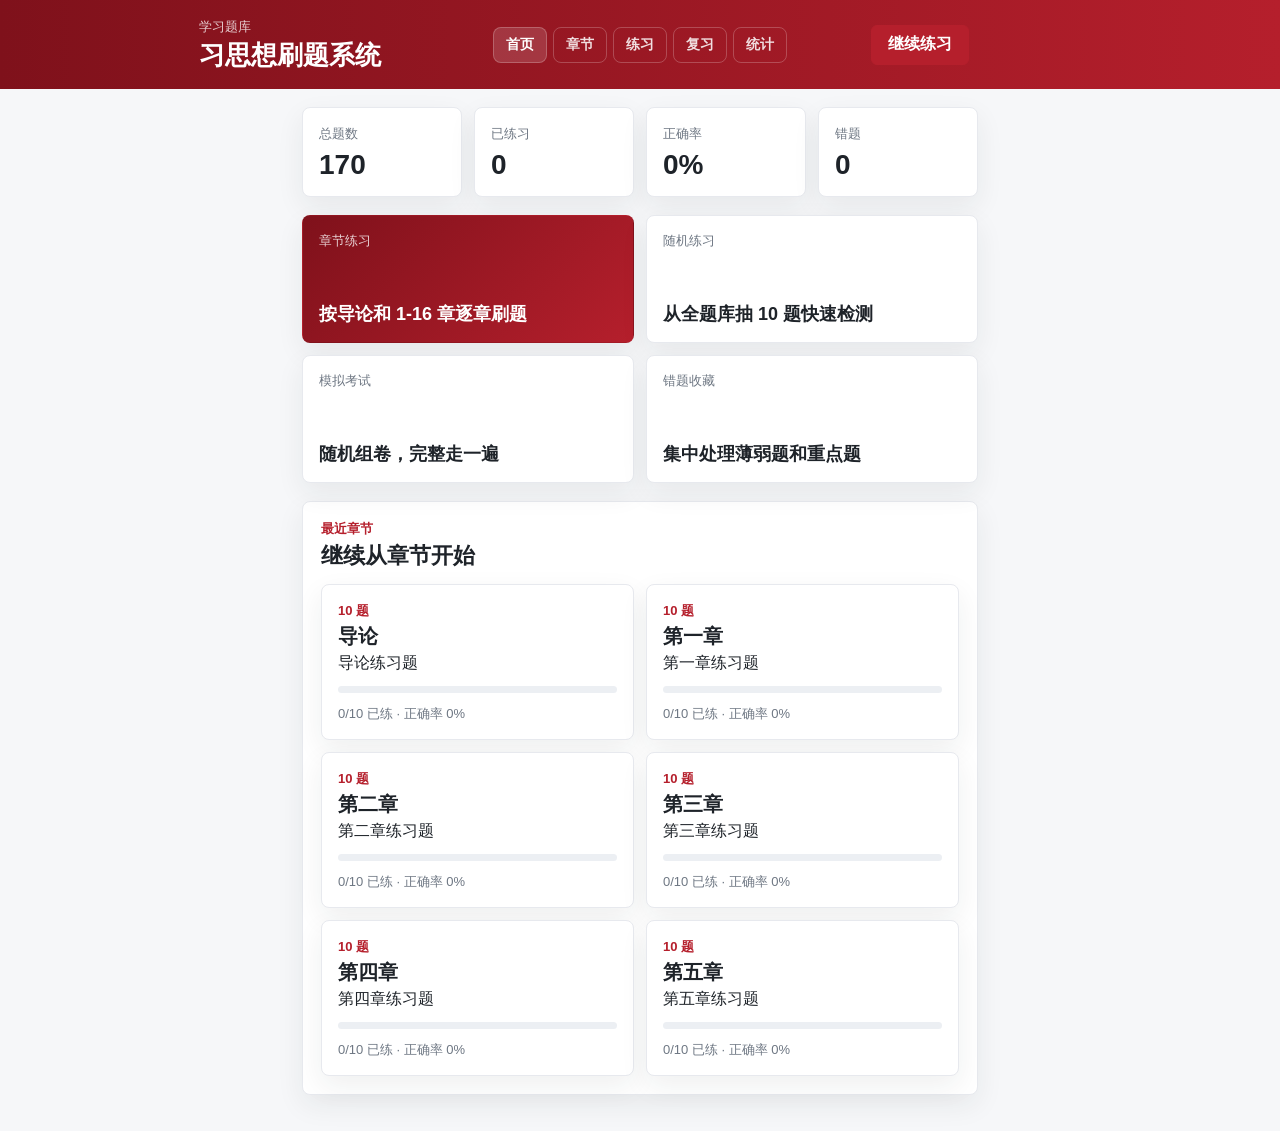
==== index.html @ 783799a6 "Initial static quiz site" ====
<!doctype html>
<html lang="zh-CN">
  <head>
    <meta charset="UTF-8" />
    <meta name="viewport" content="width=device-width, initial-scale=1.0" />
    <title>首页 - 习思想刷题系统</title>
    <link rel="stylesheet" href="styles.css?v=20260612-3" />
  </head>
  <body data-page="home">
    <div class="app-shell">
      <header class="topbar">
        <div class="brand-block">
          <p class="eyebrow">学习题库</p>
          <h1>习思想刷题系统</h1>
        </div>
        <nav class="site-nav" aria-label="主要导航">
          <a href="index.html" class="active">首页</a>
          <a href="chapters.html">章节</a>
          <a href="practice.html">练习</a>
          <a href="review.html">复习</a>
          <a href="stats.html">统计</a>
        </nav>
        <div class="top-actions">
          <a class="primary-button" href="practice.html">继续练习</a>
        </div>
      </header>

      <main class="page-shell">
        <section class="summary-grid" aria-label="学习概览">
          <article class="metric-card">
            <span>总题数</span>
            <strong id="totalQuestions">0</strong>
          </article>
          <article class="metric-card">
            <span>已练习</span>
            <strong id="answeredQuestions">0</strong>
          </article>
          <article class="metric-card">
            <span>正确率</span>
            <strong id="accuracyRate">0%</strong>
          </article>
          <article class="metric-card">
            <span>错题</span>
            <strong id="mistakeCount">0</strong>
          </article>
        </section>

        <section class="home-actions" aria-label="快速入口">
          <a class="feature-card primary-feature" href="chapters.html">
            <span>章节练习</span>
            <strong>按导论和 1-16 章逐章刷题</strong>
          </a>
          <a class="feature-card" href="practice.html?mode=random">
            <span>随机练习</span>
            <strong>从全题库抽 10 题快速检测</strong>
          </a>
          <a class="feature-card" href="practice.html?mode=exam">
            <span>模拟考试</span>
            <strong>随机组卷，完整走一遍</strong>
          </a>
          <a class="feature-card" href="review.html">
            <span>错题收藏</span>
            <strong>集中处理薄弱题和重点题</strong>
          </a>
        </section>

        <section class="page-section">
          <div class="section-heading">
            <p class="mode-label">最近章节</p>
            <h2>继续从章节开始</h2>
          </div>
          <div id="chapterPreview" class="chapter-card-grid compact"></div>
        </section>
      </main>
    </div>

    <script src="app.js?v=20260612-3"></script>
    <script src="pages.js?v=20260612-3"></script>
  </body>
</html>
---- styles.css ----
:root {
  --red-900: #7f111b;
  --red-700: #b51f2c;
  --red-100: #fde8e8;
  --gold-600: #b98516;
  --gold-100: #fff4d9;
  --green-700: #1e7a48;
  --green-100: #e4f6ea;
  --ink-900: #1e2329;
  --ink-700: #3e4650;
  --ink-500: #6e7783;
  --line: #e7e9ee;
  --paper: #ffffff;
  --page: #f6f7f9;
  --shadow: 0 16px 40px rgba(33, 37, 43, 0.08);
}

* {
  box-sizing: border-box;
}

html,
body {
  overflow-x: hidden;
}

body {
  margin: 0;
  min-width: 320px;
  color: var(--ink-900);
  background: var(--page);
  font-family:
    "Microsoft YaHei",
    "PingFang SC",
    "Noto Sans CJK SC",
    Arial,
    sans-serif;
}

button {
  font: inherit;
}

a {
  color: inherit;
  text-decoration: none;
}

.app-shell {
  min-height: 100vh;
}

.topbar {
  min-height: 88px;
  padding: 18px clamp(16px, 4vw, 42px);
  color: #fff;
  background: linear-gradient(90deg, var(--red-900), var(--red-700));
  display: flex;
  align-items: center;
  justify-content: space-between;
  gap: 16px;
}

.eyebrow,
.mode-label {
  margin: 0 0 4px;
  color: rgba(255, 255, 255, 0.78);
  font-size: 13px;
}

.mode-label {
  color: var(--red-700);
  font-weight: 700;
}

.topbar h1 {
  margin: 0;
  font-size: 26px;
  line-height: 1.2;
  letter-spacing: 0;
}

.brand-block {
  min-width: 180px;
}

.site-nav {
  display: flex;
  align-items: center;
  justify-content: center;
  gap: 6px;
  flex: 1 1 auto;
  flex-wrap: wrap;
}

.site-nav a {
  min-height: 36px;
  padding: 8px 12px;
  display: inline-flex;
  align-items: center;
  justify-content: center;
  border: 1px solid rgba(255, 255, 255, 0.22);
  border-radius: 8px;
  color: rgba(255, 255, 255, 0.86);
  font-size: 14px;
  font-weight: 700;
}

.site-nav a.active,
.site-nav a:hover {
  color: #fff;
  background: rgba(255, 255, 255, 0.14);
}

.top-actions,
.question-actions {
  display: flex;
  align-items: center;
  gap: 10px;
  flex-wrap: wrap;
}

.workspace {
  display: grid;
  grid-template-columns: 260px minmax(0, 1fr);
  gap: 18px;
  padding: 18px clamp(16px, 4vw, 42px) 32px;
}

.page-shell {
  width: min(1180px, 100%);
  margin: 0 auto;
  padding: 18px clamp(16px, 4vw, 42px) 36px;
}

.two-column-page {
  display: grid;
  grid-template-columns: repeat(2, minmax(0, 1fr));
  gap: 18px;
}

.sidebar,
.question-panel,
.answer-sheet,
.metric-card,
.page-section,
.feature-card,
.chapter-card,
.review-item,
.stats-row {
  background: var(--paper);
  border: 1px solid var(--line);
  border-radius: 8px;
  box-shadow: var(--shadow);
}

.page-section {
  padding: 18px;
}

.page-section + .page-section {
  margin-top: 18px;
}

.two-column-page .page-section + .page-section {
  margin-top: 0;
}

.section-heading {
  margin-bottom: 14px;
}

.section-heading h2 {
  margin: 0;
  font-size: 22px;
  line-height: 1.25;
}

.home-actions {
  display: grid;
  grid-template-columns: repeat(4, minmax(0, 1fr));
  gap: 12px;
  margin-bottom: 18px;
}

.feature-card {
  min-height: 128px;
  padding: 16px;
  display: grid;
  align-content: space-between;
  gap: 18px;
  transition:
    transform 0.15s ease,
    border-color 0.15s ease;
}

.feature-card:hover,
.chapter-card:hover,
.review-item:hover,
.stats-row:hover {
  border-color: var(--red-100);
  transform: translateY(-1px);
}

.feature-card span,
.chapter-card small,
.stats-row span,
.review-item span,
.review-item p {
  color: var(--ink-500);
  font-size: 13px;
}

.feature-card strong {
  font-size: 18px;
  line-height: 1.35;
}

.primary-feature {
  color: #fff;
  border-color: transparent;
  background: linear-gradient(135deg, var(--red-900), var(--red-700));
}

.primary-feature span {
  color: rgba(255, 255, 255, 0.8);
}

.chapter-card-grid {
  display: grid;
  grid-template-columns: repeat(4, minmax(0, 1fr));
  gap: 12px;
}

.chapter-card-grid.compact {
  grid-template-columns: repeat(3, minmax(0, 1fr));
}

.chapter-card {
  min-height: 150px;
  padding: 16px;
  display: grid;
  align-content: space-between;
  gap: 12px;
}

.chapter-card h3,
.review-item h3 {
  margin: 4px 0;
  font-size: 20px;
  line-height: 1.25;
}

.chapter-card p,
.review-item p {
  margin: 0;
}

.mini-progress,
.stats-progress {
  height: 7px;
  overflow: hidden;
  border-radius: 999px;
  background: #eceff3;
}

.mini-progress span,
.stats-progress span {
  height: 100%;
  display: block;
  border-radius: inherit;
  background: linear-gradient(90deg, var(--gold-600), var(--red-700));
}

.review-list,
.stats-list {
  display: grid;
  gap: 10px;
}

.review-item {
  padding: 14px;
  display: grid;
  gap: 6px;
}

.review-item h3 {
  font-size: 16px;
}

.stats-row {
  padding: 14px;
  display: grid;
  grid-template-columns: minmax(0, 220px) minmax(0, 1fr) 56px;
  align-items: center;
  gap: 14px;
}

.stats-row div:first-child {
  display: grid;
  gap: 4px;
}

.stats-row b {
  text-align: right;
  color: var(--red-700);
}

.sidebar {
  align-self: start;
  padding: 16px;
  position: sticky;
  top: 16px;
}

.nav-section + .nav-section {
  margin-top: 22px;
}

.nav-section h2 {
  margin: 0 0 10px;
  color: var(--ink-500);
  font-size: 13px;
  font-weight: 700;
}

.nav-item,
.chapter-button {
  width: 100%;
  min-height: 42px;
  border: 1px solid transparent;
  border-radius: 6px;
  background: transparent;
  color: var(--ink-700);
  display: flex;
  align-items: center;
  justify-content: space-between;
  gap: 10px;
  padding: 9px 10px;
  cursor: pointer;
  text-align: left;
}

.nav-item:hover,
.chapter-button:hover {
  background: #f3f4f6;
}

.nav-item.active,
.chapter-button.active {
  color: var(--red-900);
  border-color: var(--red-100);
  background: var(--red-100);
  font-weight: 700;
}

.chapter-list {
  display: grid;
  gap: 8px;
}

.chapter-title {
  display: grid;
  gap: 3px;
}

.chapter-title strong {
  font-size: 15px;
}

.chapter-title span {
  color: var(--ink-500);
  font-size: 12px;
}

.chapter-badge {
  min-width: 44px;
  text-align: center;
  color: var(--gold-600);
  background: var(--gold-100);
  border-radius: 999px;
  padding: 3px 8px;
  font-size: 12px;
  font-weight: 700;
}

.content-area {
  min-width: 0;
}

.summary-grid {
  display: grid;
  grid-template-columns: repeat(4, minmax(0, 1fr));
  gap: 12px;
  margin-bottom: 18px;
}

.metric-card {
  min-height: 90px;
  padding: 16px;
  display: grid;
  align-content: center;
  gap: 8px;
}

.metric-card span {
  color: var(--ink-500);
  font-size: 13px;
}

.metric-card strong {
  font-size: 28px;
  line-height: 1;
}

.practice-layout {
  display: grid;
  grid-template-columns: minmax(0, 1fr) 310px;
  gap: 18px;
  align-items: start;
}

.question-panel,
.answer-sheet {
  padding: 20px;
}

.practice-header,
.sheet-header {
  display: flex;
  justify-content: space-between;
  gap: 16px;
}

.practice-header h2,
.sheet-header h2 {
  margin: 0;
  font-size: 22px;
  line-height: 1.25;
}

.progress-copy {
  display: flex;
  flex-direction: column;
  gap: 6px;
  color: var(--ink-500);
  font-size: 13px;
  text-align: right;
  white-space: nowrap;
}

.progress-bar {
  height: 8px;
  margin: 18px 0;
  overflow: hidden;
  border-radius: 999px;
  background: #eceff3;
}

.progress-bar span {
  display: block;
  height: 100%;
  width: 0;
  background: linear-gradient(90deg, var(--red-700), var(--gold-600));
  transition: width 180ms ease;
}

.question-meta {
  display: flex;
  gap: 8px;
  margin-bottom: 14px;
}

.question-meta span {
  border: 1px solid var(--line);
  border-radius: 999px;
  padding: 4px 9px;
  color: var(--ink-500);
  background: #fafafa;
  font-size: 12px;
}

#questionText {
  margin: 0 0 18px;
  font-size: 22px;
  line-height: 1.55;
  letter-spacing: 0;
}

.options-list {
  display: grid;
  gap: 10px;
}

.option-button {
  width: 100%;
  min-height: 58px;
  border: 1px solid var(--line);
  border-radius: 8px;
  background: #fff;
  color: var(--ink-900);
  display: grid;
  grid-template-columns: 34px minmax(0, 1fr);
  align-items: center;
  gap: 12px;
  padding: 12px 14px;
  cursor: pointer;
  text-align: left;
}

.option-button:hover {
  border-color: #d4b56a;
  background: #fffdf7;
}

.option-button.selected {
  border-color: var(--red-700);
  background: var(--red-100);
}

.option-button.correct {
  border-color: var(--green-700);
  background: var(--green-100);
}

.option-button.wrong {
  border-color: var(--red-700);
  background: var(--red-100);
}

.option-key {
  width: 34px;
  height: 34px;
  border-radius: 50%;
  color: var(--red-900);
  background: #f3f4f6;
  display: inline-grid;
  place-items: center;
  font-weight: 800;
}

.option-button.selected .option-key,
.option-button.wrong .option-key {
  color: #fff;
  background: var(--red-700);
}

.option-button.correct .option-key {
  color: #fff;
  background: var(--green-700);
}

.option-text {
  line-height: 1.45;
  overflow-wrap: anywhere;
}

.feedback {
  margin-top: 16px;
  border-radius: 8px;
  padding: 14px;
  line-height: 1.55;
  border: 1px solid var(--line);
  background: #fafafa;
}

.feedback.correct {
  color: var(--green-700);
  border-color: #bfe6cc;
  background: var(--green-100);
}

.feedback.wrong {
  color: var(--red-900);
  border-color: #f0b7bb;
  background: var(--red-100);
}

.question-actions {
  justify-content: flex-end;
  margin-top: 18px;
}

.primary-button,
.ghost-button,
.icon-button,
.text-button {
  min-height: 40px;
  border-radius: 6px;
  cursor: pointer;
  display: inline-flex;
  align-items: center;
  justify-content: center;
}

.primary-button {
  border: 1px solid var(--red-700);
  background: var(--red-700);
  color: #fff;
  padding: 0 16px;
  font-weight: 700;
}

.primary-button:hover {
  background: var(--red-900);
}

.ghost-button {
  border: 1px solid var(--line);
  background: #fff;
  color: var(--ink-700);
  padding: 0 14px;
}

.ghost-button:hover,
.text-button:hover {
  border-color: var(--red-700);
  color: var(--red-700);
}

.icon-button {
  width: 40px;
  border: 1px solid rgba(255, 255, 255, 0.5);
  background: rgba(255, 255, 255, 0.12);
  color: #fff;
  font-size: 20px;
}

.text-button {
  border: 1px solid transparent;
  background: transparent;
  color: var(--ink-500);
  padding: 0 8px;
}

button:disabled {
  opacity: 0.48;
  cursor: not-allowed;
}

.answer-grid {
  display: grid;
  grid-template-columns: repeat(5, 42px);
  gap: 8px;
  margin: 18px 0;
}

.answer-dot {
  width: 42px;
  height: 42px;
  border: 1px solid var(--line);
  border-radius: 6px;
  background: #fff;
  color: var(--ink-700);
  cursor: pointer;
  font-weight: 700;
}

.answer-dot.current {
  border-color: var(--gold-600);
  box-shadow: inset 0 0 0 2px var(--gold-600);
}

.answer-dot.done {
  color: #fff;
  border-color: var(--green-700);
  background: var(--green-700);
}

.answer-dot.missed {
  color: #fff;
  border-color: var(--red-700);
  background: var(--red-700);
}

.chapter-status {
  display: grid;
  gap: 10px;
  color: var(--ink-500);
  font-size: 14px;
  line-height: 1.5;
}

.status-row {
  display: flex;
  justify-content: space-between;
  gap: 12px;
  border-top: 1px solid var(--line);
  padding-top: 10px;
}

.empty-state {
  border: 1px dashed #d5d8df;
  border-radius: 8px;
  padding: 22px;
  color: var(--ink-500);
  background: #fbfbfc;
  line-height: 1.6;
}

@media (max-width: 1040px) {
  .workspace,
  .practice-layout {
    grid-template-columns: 1fr;
  }

  .sidebar {
    position: static;
  }

  .nav-section:first-child {
    display: grid;
  }

  .nav-section:first-child .nav-item {
    justify-content: center;
  }

  .answer-grid {
    grid-template-columns: repeat(10, 42px);
  }
}

@media (max-width: 720px) {
  .workspace {
    gap: 12px;
    padding: 12px;
  }

  .topbar,
  .practice-header,
  .sheet-header {
    align-items: flex-start;
    flex-direction: column;
  }

  .topbar {
    min-height: auto;
    padding: 14px 12px;
  }

  .top-actions {
    width: 100%;
  }

  .top-actions .primary-button {
    flex: 1 1 auto;
  }

  .sidebar {
    order: 2;
    padding: 12px;
  }

  .content-area {
    order: 1;
  }

  .nav-section:first-child {
    grid-template-columns: repeat(2, minmax(0, 1fr));
    gap: 8px;
  }

  .nav-section:first-child h2 {
    grid-column: 1 / -1;
  }

  .nav-section:first-child .nav-item {
    min-height: 40px;
    padding: 8px;
    text-align: center;
  }

  .chapter-list {
    grid-template-columns: repeat(2, minmax(0, 1fr));
  }

  .chapter-button {
    min-height: 62px;
    align-items: flex-start;
    flex-direction: column;
    gap: 8px;
    padding: 10px;
  }

  .chapter-badge {
    min-width: 0;
  }

  .summary-grid {
    grid-template-columns: repeat(2, minmax(0, 1fr));
    gap: 8px;
    margin-bottom: 12px;
  }

  .metric-card {
    min-height: 76px;
    padding: 12px;
  }

  .metric-card strong {
    font-size: 24px;
  }

  .question-panel,
  .answer-sheet {
    padding: 16px;
  }

  .practice-layout {
    gap: 12px;
  }

  .practice-header h2,
  .sheet-header h2 {
    font-size: 20px;
  }

  #questionText {
    font-size: 19px;
  }

  .option-button {
    min-height: 54px;
  }

  .progress-copy {
    text-align: left;
    white-space: normal;
  }

  .answer-grid {
    grid-template-columns: repeat(5, minmax(0, 1fr));
  }

  .answer-dot {
    width: 100%;
  }

  .question-actions {
    justify-content: stretch;
  }

  .question-actions button {
    flex: 1 1 120px;
  }
}

@media (max-width: 420px) {
  .summary-grid {
    grid-template-columns: repeat(2, minmax(0, 1fr));
  }

  .topbar h1 {
    font-size: 22px;
  }

  .chapter-list {
    grid-template-columns: repeat(2, minmax(0, 1fr));
  }

  .question-actions {
    gap: 8px;
  }

  .question-actions button {
    flex-basis: calc(50% - 4px);
  }

  .primary-button,
  .ghost-button,
  .icon-button,
  .text-button {
    min-height: 42px;
  }

  .option-button {
    grid-template-columns: 30px minmax(0, 1fr);
    padding: 10px;
  }

  .option-key {
    width: 30px;
    height: 30px;
  }
}

@media (max-width: 1040px) {
  .home-actions,
  .chapter-card-grid,
  .chapter-card-grid.compact {
    grid-template-columns: repeat(2, minmax(0, 1fr));
  }

  .two-column-page {
    grid-template-columns: 1fr;
  }

  .stats-row {
    grid-template-columns: minmax(0, 1fr);
  }

  .stats-row b {
    text-align: left;
  }
}

@media (max-width: 720px) {
  .page-shell {
    padding: 12px;
  }

  .brand-block {
    min-width: 0;
  }

  .site-nav {
    width: 100%;
    justify-content: flex-start;
    order: 3;
  }

  .site-nav a {
    flex: 1 1 calc(20% - 6px);
    min-height: 38px;
    padding: 7px 6px;
  }

  .home-actions {
    grid-template-columns: repeat(2, minmax(0, 1fr));
    gap: 8px;
  }

  .feature-card {
    min-height: 112px;
    padding: 14px;
  }

  .feature-card strong {
    font-size: 16px;
  }

  .chapter-card-grid,
  .chapter-card-grid.compact {
    grid-template-columns: repeat(2, minmax(0, 1fr));
    gap: 8px;
  }

  .chapter-card,
  .page-section,
  .review-item,
  .stats-row {
    padding: 14px;
  }

  .chapter-card h3,
  .section-heading h2 {
    font-size: 19px;
  }
}

@media (max-width: 420px) {
  .site-nav a {
    flex-basis: calc(33.333% - 6px);
    font-size: 13px;
  }

  .home-actions {
    grid-template-columns: 1fr;
  }

  .chapter-card {
    min-height: 136px;
  }
}

/* Reference-style app layout: compact, mobile-first, and focused on practicing. */
.workspace,
.page-shell {
  width: min(760px, 100%);
  margin: 0 auto;
}

.workspace,
.practice-layout,
.two-column-page {
  grid-template-columns: 1fr;
}

.content-area {
  order: 1;
}

.sidebar {
  order: 2;
  position: static;
}

.sidebar .nav-section:first-child {
  display: grid;
  grid-template-columns: repeat(5, minmax(0, 1fr));
  gap: 8px;
}

.sidebar .nav-section:first-child h2 {
  grid-column: 1 / -1;
}

.sidebar .nav-section:first-child .nav-item {
  justify-content: center;
  min-height: 42px;
  padding: 8px;
  text-align: center;
}

.chapter-list,
.home-actions,
.chapter-card-grid,
.chapter-card-grid.compact {
  grid-template-columns: repeat(2, minmax(0, 1fr));
}

.answer-grid {
  grid-template-columns: repeat(5, minmax(0, 1fr));
}

.answer-dot {
  width: 100%;
}

.question-panel,
.answer-sheet,
.sidebar,
.page-section,
.metric-card,
.feature-card,
.chapter-card,
.review-item,
.stats-row {
  box-shadow: 0 10px 28px rgba(33, 37, 43, 0.07);
}

@media (min-width: 900px) {
  .topbar {
    justify-content: center;
  }

  .brand-block,
  .top-actions {
    flex: 0 0 210px;
  }

  .site-nav {
    flex: 0 1 430px;
  }
}

@media (max-width: 560px) {
  .sidebar .nav-section:first-child {
    grid-template-columns: repeat(2, minmax(0, 1fr));
  }

  .home-actions {
    grid-template-columns: 1fr;
  }

  .chapter-card-grid,
  .chapter-card-grid.compact,
  .chapter-list {
    grid-template-columns: repeat(2, minmax(0, 1fr));
  }
}
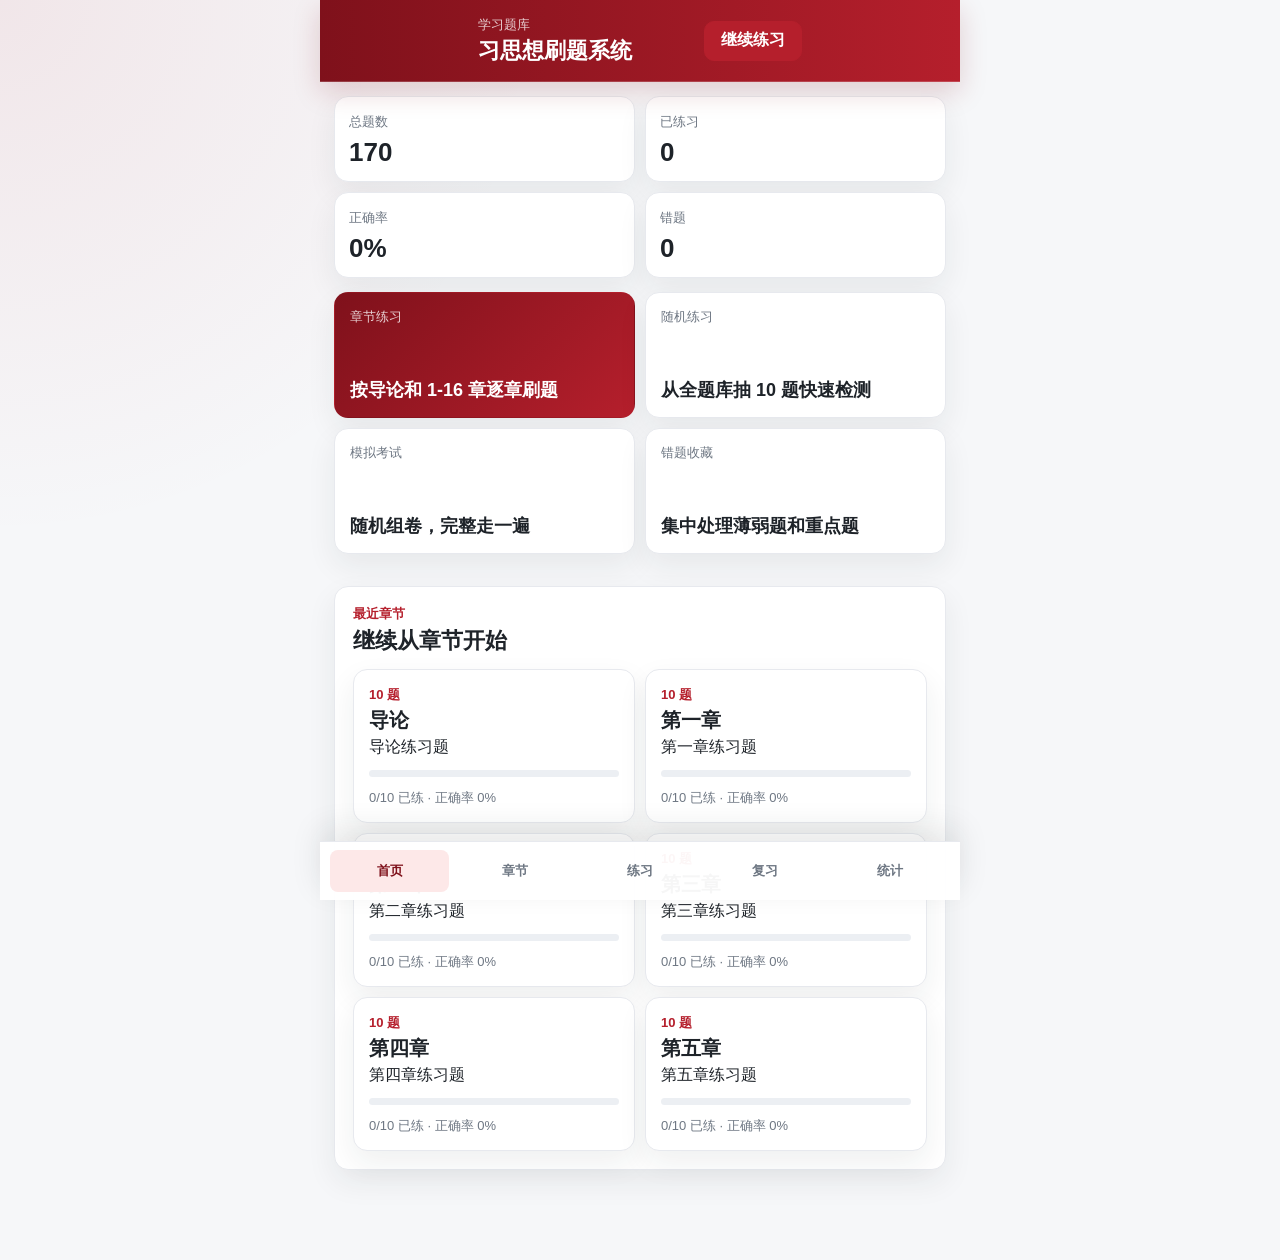
==== commit a18471a5: "Refine app-style quiz layout" ====
--- a/index.html
+++ b/index.html
@@ -4,7 +4,7 @@
     <meta charset="UTF-8" />
     <meta name="viewport" content="width=device-width, initial-scale=1.0" />
     <title>首页 - 习思想刷题系统</title>
-    <link rel="stylesheet" href="styles.css?v=20260612-3" />
+    <link rel="stylesheet" href="styles.css?v=20260612-4" />
   </head>
   <body data-page="home">
     <div class="app-shell">
@@ -74,7 +74,7 @@
       </main>
     </div>
 
-    <script src="app.js?v=20260612-3"></script>
-    <script src="pages.js?v=20260612-3"></script>
+    <script src="app.js?v=20260612-4"></script>
+    <script src="pages.js?v=20260612-4"></script>
   </body>
 </html>
--- a/styles.css
+++ b/styles.css
@@ -1070,3 +1070,263 @@
     grid-template-columns: repeat(2, minmax(0, 1fr));
   }
 }
+
+/* Clean app framework inspired by the 毛概 reference. */
+body {
+  padding-bottom: 76px;
+  background:
+    radial-gradient(circle at top left, rgba(181, 31, 44, 0.08), transparent 30%),
+    var(--page);
+  -webkit-tap-highlight-color: transparent;
+}
+
+.app-shell {
+  width: min(640px, 100%);
+  margin: 0 auto;
+  min-height: 100vh;
+}
+
+.topbar {
+  width: min(640px, 100%);
+  min-height: 82px;
+  margin: 0 auto;
+  padding: 16px;
+  position: sticky;
+  top: 0;
+  z-index: 30;
+  border-bottom: 1px solid rgba(255, 255, 255, 0.18);
+  box-shadow: 0 10px 26px rgba(127, 17, 27, 0.18);
+}
+
+.topbar h1 {
+  font-size: 22px;
+}
+
+.top-actions {
+  flex: 0 0 auto;
+}
+
+.site-nav {
+  width: min(640px, 100%);
+  padding: 8px 10px calc(8px + env(safe-area-inset-bottom));
+  position: fixed;
+  left: 50%;
+  right: auto;
+  bottom: 0;
+  z-index: 40;
+  display: grid;
+  grid-template-columns: repeat(5, minmax(0, 1fr));
+  gap: 6px;
+  transform: translateX(-50%);
+  border-top: 1px solid var(--line);
+  background: rgba(255, 255, 255, 0.96);
+  box-shadow: 0 -12px 30px rgba(33, 37, 43, 0.1);
+}
+
+.site-nav a {
+  min-height: 42px;
+  padding: 6px;
+  border: 0;
+  border-radius: 8px;
+  color: var(--ink-500);
+  background: transparent;
+  font-size: 13px;
+}
+
+.site-nav a.active,
+.site-nav a:hover {
+  color: var(--red-900);
+  background: var(--red-100);
+}
+
+.workspace,
+.page-shell {
+  width: 100%;
+  padding: 14px;
+}
+
+.page-shell,
+.workspace,
+.practice-layout,
+.two-column-page {
+  display: grid;
+  grid-template-columns: 1fr;
+  gap: 14px;
+}
+
+.summary-grid {
+  grid-template-columns: repeat(2, minmax(0, 1fr));
+  gap: 10px;
+  margin-bottom: 0;
+}
+
+.metric-card {
+  min-height: 86px;
+  padding: 14px;
+}
+
+.metric-card strong {
+  font-size: 26px;
+}
+
+.home-actions,
+.chapter-card-grid,
+.chapter-card-grid.compact {
+  grid-template-columns: repeat(2, minmax(0, 1fr));
+  gap: 10px;
+}
+
+.feature-card,
+.chapter-card {
+  min-height: 126px;
+  padding: 15px;
+}
+
+.primary-feature {
+  background: linear-gradient(135deg, var(--red-900), var(--red-700));
+}
+
+.page-section,
+.question-panel,
+.answer-sheet,
+.practice-toolbar,
+.metric-card,
+.feature-card,
+.chapter-card,
+.review-item,
+.stats-row {
+  border-radius: 14px;
+  box-shadow: 0 12px 30px rgba(33, 37, 43, 0.07);
+}
+
+.practice-toolbar {
+  padding: 12px;
+  background: var(--paper);
+  border: 1px solid var(--line);
+}
+
+.mode-tabs {
+  display: grid;
+  grid-template-columns: repeat(5, minmax(0, 1fr));
+  gap: 6px;
+}
+
+.mode-tabs .nav-item {
+  min-height: 38px;
+  justify-content: center;
+  padding: 7px 4px;
+  font-size: 13px;
+  text-align: center;
+}
+
+.chapter-picker {
+  margin-top: 10px;
+}
+
+.chapter-picker summary {
+  min-height: 40px;
+  padding: 9px 10px;
+  border: 1px solid var(--line);
+  border-radius: 8px;
+  color: var(--ink-700);
+  background: #fbfbfc;
+  cursor: pointer;
+  font-weight: 700;
+}
+
+.chapter-picker .chapter-list {
+  margin-top: 10px;
+  grid-template-columns: repeat(2, minmax(0, 1fr));
+}
+
+.question-panel,
+.answer-sheet {
+  padding: 16px;
+}
+
+.practice-header,
+.sheet-header {
+  align-items: flex-start;
+}
+
+#questionText {
+  margin-top: 18px;
+  font-size: 21px;
+  line-height: 1.55;
+}
+
+.option-button {
+  min-height: 56px;
+  border-radius: 10px;
+}
+
+.option-key {
+  border-radius: 999px;
+}
+
+.feedback {
+  border-radius: 12px;
+  line-height: 1.7;
+}
+
+.answer-grid {
+  grid-template-columns: repeat(5, minmax(0, 1fr));
+}
+
+.answer-dot {
+  width: 100%;
+  border-radius: 10px;
+}
+
+.question-actions {
+  display: grid;
+  grid-template-columns: repeat(2, minmax(0, 1fr));
+}
+
+.question-actions button {
+  width: 100%;
+}
+
+.primary-button,
+.ghost-button,
+.text-button,
+.icon-button {
+  border-radius: 10px;
+}
+
+.stats-row {
+  grid-template-columns: 1fr;
+}
+
+.stats-row b {
+  text-align: left;
+}
+
+@media (max-width: 430px) {
+  .workspace,
+  .page-shell {
+    padding: 12px;
+  }
+
+  .topbar {
+    padding: 14px 12px;
+  }
+
+  .home-actions {
+    grid-template-columns: 1fr;
+  }
+
+  .feature-card {
+    min-height: 112px;
+  }
+
+  .chapter-card-grid,
+  .chapter-card-grid.compact,
+  .chapter-picker .chapter-list {
+    grid-template-columns: repeat(2, minmax(0, 1fr));
+  }
+
+  .chapter-card {
+    min-height: 122px;
+  }
+}
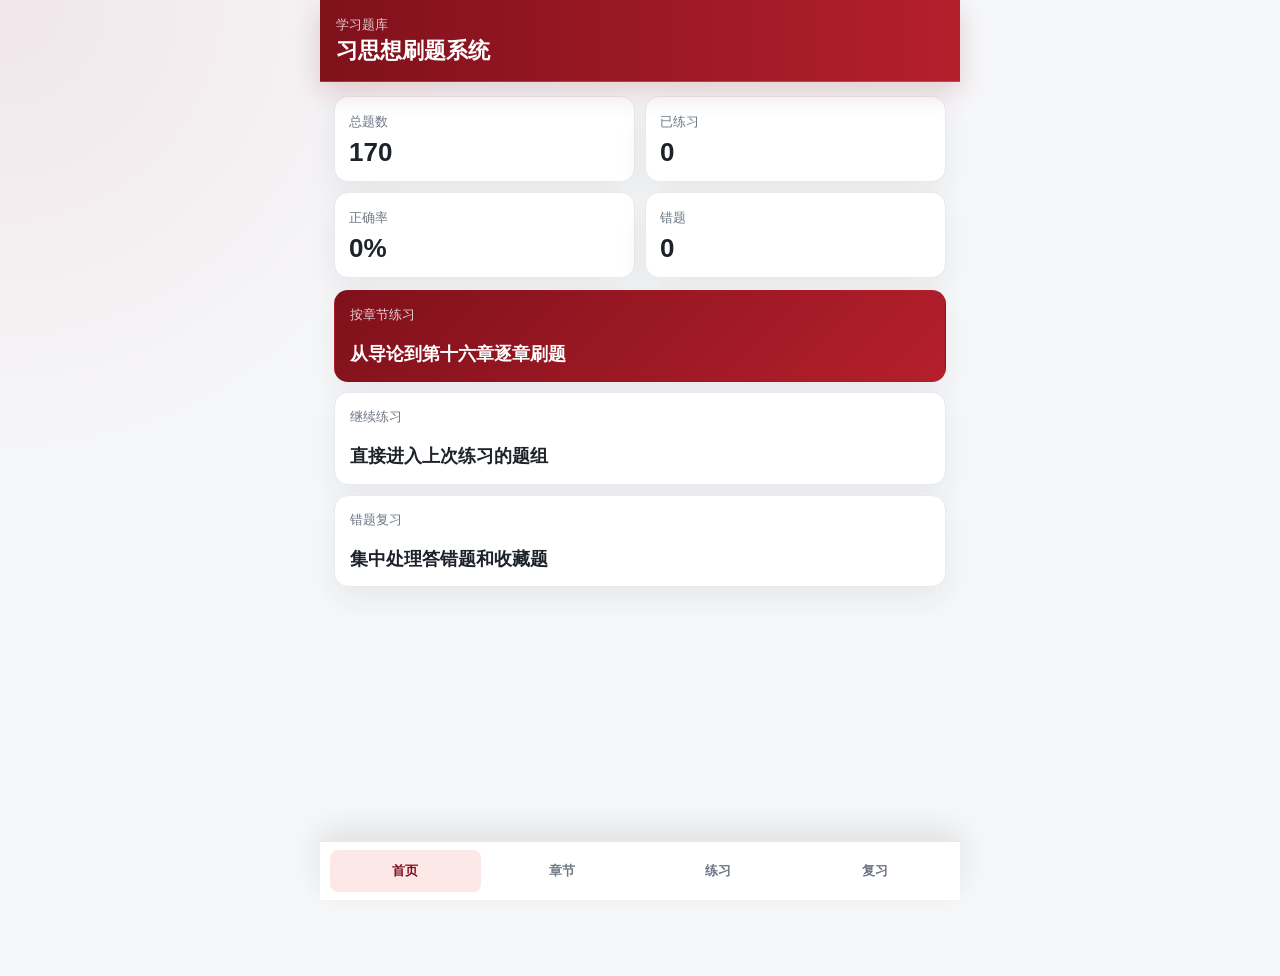
==== commit 6faf9b10: "Simplify quiz app layout" ====
--- a/index.html
+++ b/index.html
@@ -2,30 +2,20 @@
 <html lang="zh-CN">
   <head>
     <meta charset="UTF-8" />
-    <meta name="viewport" content="width=device-width, initial-scale=1.0" />
+    <meta name="viewport" content="width=device-width, initial-scale=1.0, maximum-scale=1.0, user-scalable=no" />
     <title>首页 - 习思想刷题系统</title>
-    <link rel="stylesheet" href="styles.css?v=20260612-4" />
+    <link rel="stylesheet" href="styles.css?v=20260612-5" />
   </head>
   <body data-page="home">
     <div class="app-shell">
-      <header class="topbar">
+      <header class="topbar simple-topbar">
         <div class="brand-block">
           <p class="eyebrow">学习题库</p>
           <h1>习思想刷题系统</h1>
         </div>
-        <nav class="site-nav" aria-label="主要导航">
-          <a href="index.html" class="active">首页</a>
-          <a href="chapters.html">章节</a>
-          <a href="practice.html">练习</a>
-          <a href="review.html">复习</a>
-          <a href="stats.html">统计</a>
-        </nav>
-        <div class="top-actions">
-          <a class="primary-button" href="practice.html">继续练习</a>
-        </div>
       </header>
 
-      <main class="page-shell">
+      <main class="page-shell simple-page">
         <section class="summary-grid" aria-label="学习概览">
           <article class="metric-card">
             <span>总题数</span>
@@ -45,36 +35,31 @@
           </article>
         </section>
 
-        <section class="home-actions" aria-label="快速入口">
+        <section class="home-actions simple-actions" aria-label="常用操作">
           <a class="feature-card primary-feature" href="chapters.html">
-            <span>章节练习</span>
-            <strong>按导论和 1-16 章逐章刷题</strong>
+            <span>按章节练习</span>
+            <strong>从导论到第十六章逐章刷题</strong>
           </a>
-          <a class="feature-card" href="practice.html?mode=random">
-            <span>随机练习</span>
-            <strong>从全题库抽 10 题快速检测</strong>
-          </a>
-          <a class="feature-card" href="practice.html?mode=exam">
-            <span>模拟考试</span>
-            <strong>随机组卷，完整走一遍</strong>
+          <a class="feature-card" href="practice.html">
+            <span>继续练习</span>
+            <strong>直接进入上次练习的题组</strong>
           </a>
           <a class="feature-card" href="review.html">
-            <span>错题收藏</span>
-            <strong>集中处理薄弱题和重点题</strong>
+            <span>错题复习</span>
+            <strong>集中处理答错题和收藏题</strong>
           </a>
         </section>
+      </main>
 
-        <section class="page-section">
-          <div class="section-heading">
-            <p class="mode-label">最近章节</p>
-            <h2>继续从章节开始</h2>
-          </div>
-          <div id="chapterPreview" class="chapter-card-grid compact"></div>
-        </section>
-      </main>
+      <nav class="site-nav" aria-label="主要导航">
+        <a href="index.html" class="active">首页</a>
+        <a href="chapters.html">章节</a>
+        <a href="practice.html">练习</a>
+        <a href="review.html">复习</a>
+      </nav>
     </div>
 
-    <script src="app.js?v=20260612-4"></script>
-    <script src="pages.js?v=20260612-4"></script>
+    <script src="app.js?v=20260612-5"></script>
+    <script src="pages.js?v=20260612-5"></script>
   </body>
 </html>
--- a/styles.css
+++ b/styles.css
@@ -1330,3 +1330,91 @@
     min-height: 122px;
   }
 }
+
+/* Minimal practical pass: four core pages, fewer competing controls. */
+.simple-topbar {
+  justify-content: flex-start;
+}
+
+.simple-topbar .brand-block {
+  flex: 1 1 auto;
+}
+
+.site-nav {
+  grid-template-columns: repeat(4, minmax(0, 1fr));
+}
+
+.simple-page,
+.practice-page {
+  gap: 12px;
+}
+
+.simple-actions {
+  grid-template-columns: 1fr;
+}
+
+.simple-actions .feature-card {
+  min-height: 92px;
+}
+
+.simple-section {
+  padding: 16px;
+}
+
+.simple-chapters {
+  grid-template-columns: 1fr;
+}
+
+.simple-chapters .chapter-card {
+  min-height: 92px;
+  grid-template-columns: minmax(0, 1fr);
+}
+
+.simple-chapters .chapter-card h3 {
+  font-size: 18px;
+}
+
+.simple-picker {
+  padding: 0;
+  border: 0;
+  background: transparent;
+  box-shadow: none;
+}
+
+.simple-picker summary {
+  background: var(--paper);
+  box-shadow: 0 8px 20px rgba(33, 37, 43, 0.06);
+}
+
+.practice-page .question-panel {
+  padding: 18px;
+}
+
+.practice-page .answer-sheet {
+  padding: 14px;
+}
+
+.compact-sheet .chapter-status {
+  display: none;
+}
+
+.compact-sheet .answer-grid {
+  margin-bottom: 4px;
+}
+
+.feature-card:hover,
+.chapter-card:hover,
+.review-item:hover,
+.stats-row:hover {
+  transform: none;
+}
+
+@media (min-width: 720px) {
+  .simple-actions {
+    grid-template-columns: 1fr;
+  }
+
+  .simple-chapters {
+    grid-template-columns: 1fr;
+  }
+}
